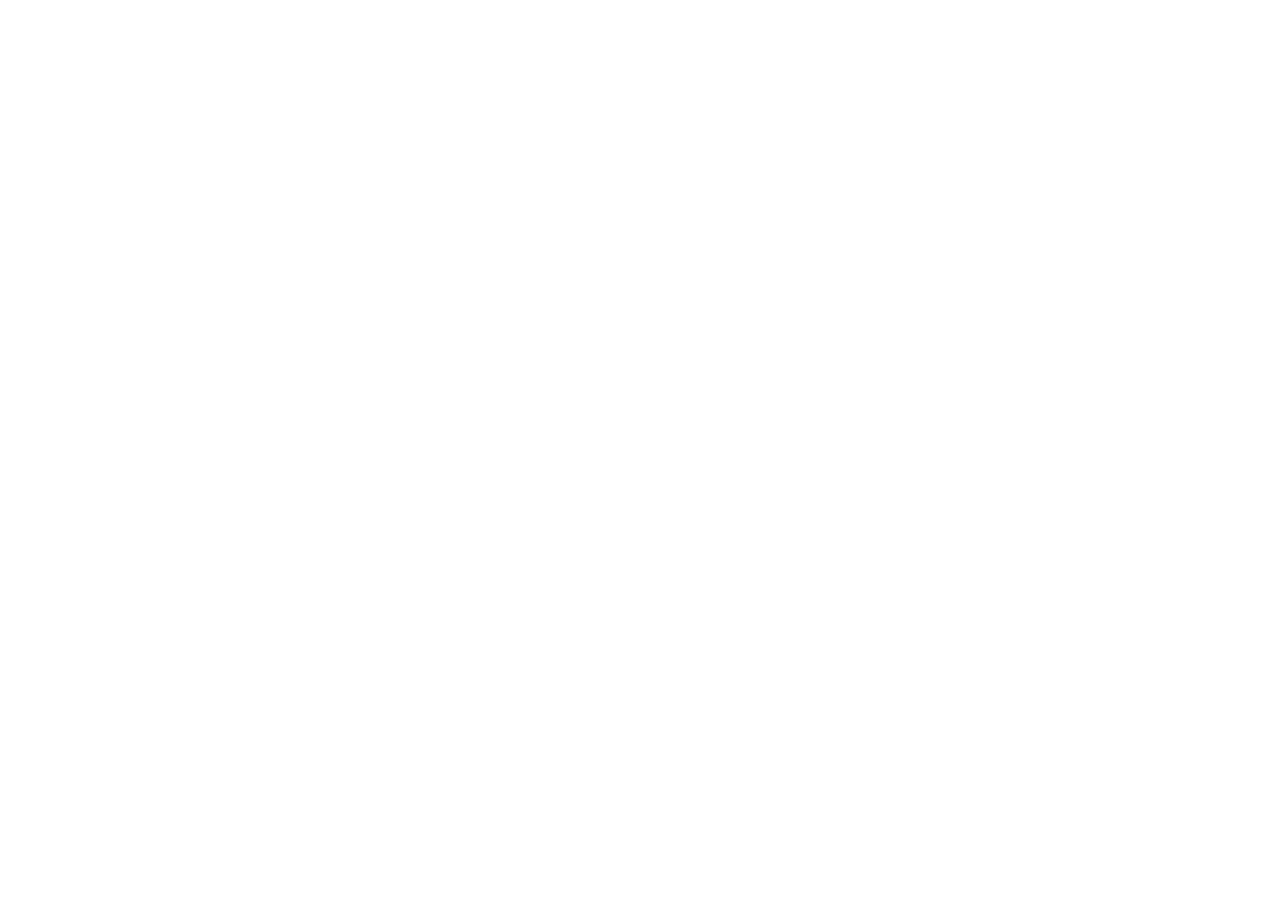
==== index.html @ 31b6b5f7 "Returning back to start. Wiping slate clean." ====
<!DOCTYPE html>
<html lang="en">
<head>
    <meta charset="UTF-8">
    <title>Ryocery's Home: Lunatica</title>
    <link rel="stylesheet" href="assets/screen.css">
</head>
<body>
<script src="https://cdnjs.cloudflare.com/ajax/libs/gsap/3.12.2/gsap.min.js"></script>

</body>
</html>
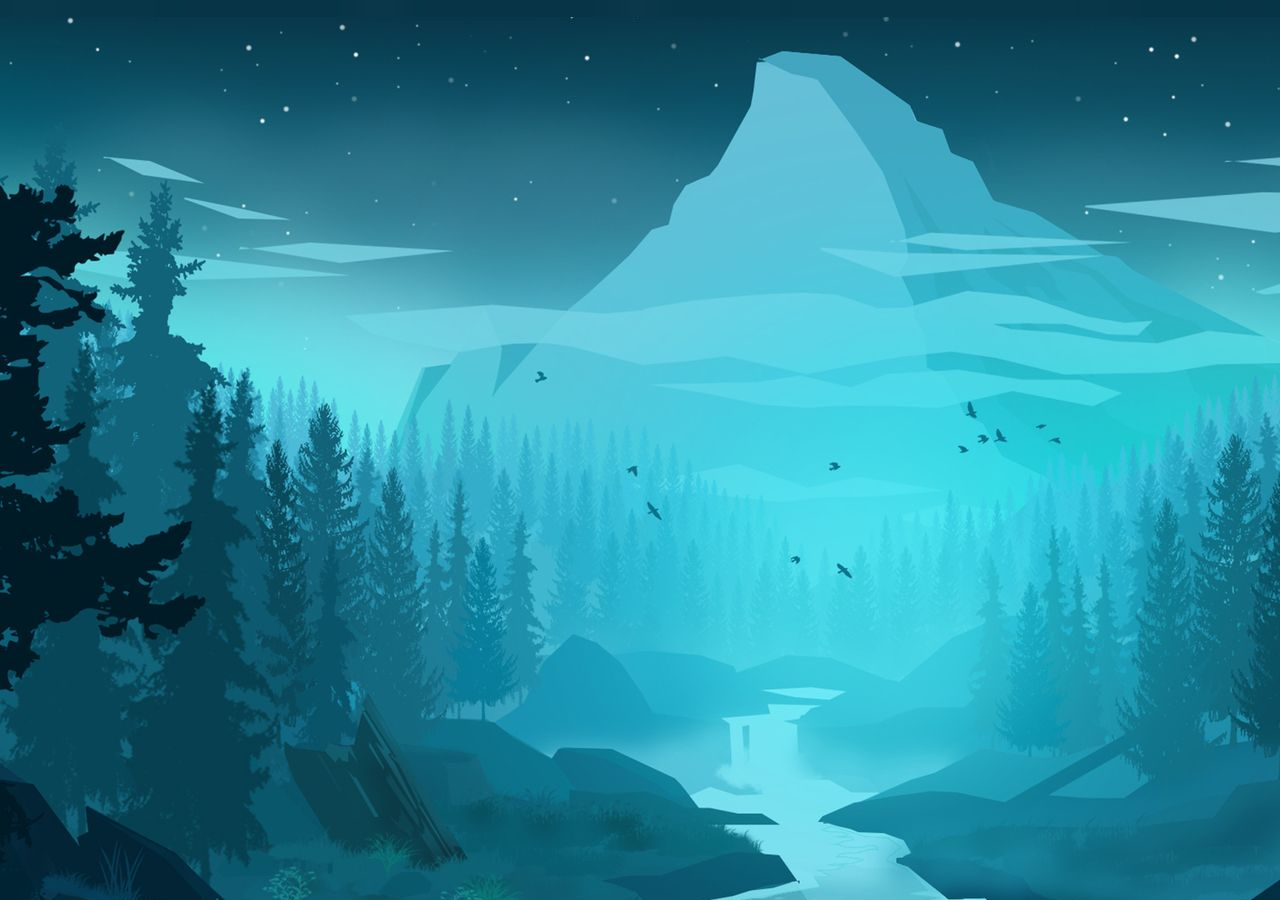
==== commit 30acdf70: "Getting a closer grasp to a proper proof of concept that I can actually base my website to." ====
--- a/index.html
+++ b/index.html
@@ -3,10 +3,28 @@
 <head>
     <meta charset="UTF-8">
     <title>Ryocery's Home: Lunatica</title>
-    <link rel="stylesheet" href="assets/screen.css">
+    <link rel="stylesheet" href="assets/style/screen.css">
+    <link rel="preconnect" href="https://fonts.googleapis.com">
+    <link rel="preconnect" href="https://fonts.gstatic.com" crossorigin>
 </head>
 <body>
+<nav>
+    <p class="owner">Ryocery's Project</p>
+    <a href="#">Home</a>
+    <a href="#">Dependencies</a>
+    <a href="#">Scripts</a>
+    <a href="#">Contact</a>
+</nav>
+<div class="loginbox">
+    <p>Let's make sure that you're supposed to be here</p>
+    <p>Login</p>
+    <label for="email"></label>
+    <input class="emailbox" type="text" id="email" name="email" required placeholder="Howest Email"><br>
+    <label for="passwd"></label>
+    <input class="passwdbox" type="text" id="passwd" required name="passwd" placeholder="Password"><br>
+    <button type="button" class="btn btn-secondary btn-lg mt-4 me-2 ripple-surface">Login</button>
+</div>
 <script src="https://cdnjs.cloudflare.com/ajax/libs/gsap/3.12.2/gsap.min.js"></script>
-
+<script src="assets/scripts/main.js"></script>
 </body>
 </html>--- a/assets/style/screen.css
+++ b/assets/style/screen.css
@@ -0,0 +1,121 @@
+@import url('https://fonts.googleapis.com/css2?family=Montserrat:wght@300;400;500;600;700&display=swap');
+@import url("https://fonts.googleapis.com/css2?family=Kanit:wght@500&display=swap");
+body {
+    margin: 0;
+    overflow: hidden;
+    background-color: #F3F3F3;
+    background-image: url("../media/8455bc57cafc1049fc8eb6d40a240b0a.jpg");
+}
+
+nav {
+    display: flex;
+    overflow: hidden;
+    margin: auto;
+    background-color: transparent;
+    border-bottom: 0.3rem solid transparent;
+    backdrop-filter: blur(20px);
+    font-family: 'Kanit', sans-serif;
+}
+
+nav a {
+    margin-top: auto;
+    margin-bottom: auto;
+    display: inline-block;
+    text-decoration: none;
+    color: white;
+    padding: 0.97rem;
+    transition: .4s ease;
+}
+
+nav a:hover {
+    background-color: white;
+    color: black;
+}
+
+nav p {
+    display: block;
+    color: white;
+    padding: 1rem 3rem;
+    margin: 0;
+    font-weight: bold;
+    user-select: none;
+}
+
+.loginbox {
+    position: fixed;
+    width: 25%;
+    left: 50%;
+    transform: translate(-50%);
+    margin-top: 12rem;
+    border: solid 0.1rem transparent;
+    background-color: transparent;
+    backdrop-filter: blur(20px);
+    border-radius: 1rem;
+    display: block;
+    padding: 3rem;
+    font-family: "Montserrat";
+    text-align: center;
+    box-shadow: 0 0 10px;
+    user-select: none;
+}
+
+.loginbox p {
+    font-weight: bold;
+    font-size: 0.8rem;
+    line-height: 30%;
+}
+
+.loginbox p + p {
+    font-size: 2rem;
+    margin-bottom: 4rem;
+}
+
+.loginbox input {
+    font-family: "Montserrat";
+    padding: 0.3rem;
+    padding-left: 1rem;
+    padding-right: 1rem;
+    background-color: white;
+    border: none;
+    outline: 0;
+    width: 85%;
+    line-height: 200%;
+    margin-bottom: 1rem;
+    border-radius: 0.6rem;
+    background-position: 96% 50%;
+    background-size: 20px;
+}
+
+.emailbox {
+    background: #fff url("../media/user.png") no-repeat;
+}
+
+.passwdbox {
+    background: #fff url("../media/padlock.png") no-repeat;
+}
+
+button {
+    cursor: pointer;
+    margin-top: 1rem;
+    font-family: "Montserrat";
+    background-color: #0099ff;
+    border: 0.2rem solid #0066ff;
+    padding: 0.8rem 2rem;
+    border-radius: 1rem;
+    font-weight: 600;
+    text-transform: uppercase;
+    letter-spacing: 0.1rem;
+    color: white;
+    font-size: 16px;
+    transition: .2s;
+}
+
+button:hover {
+    background-color: white;
+    color: #0066ff;
+}
+
+button:active {
+    border: 0.2rem solid white;
+    transition: 0s;
+}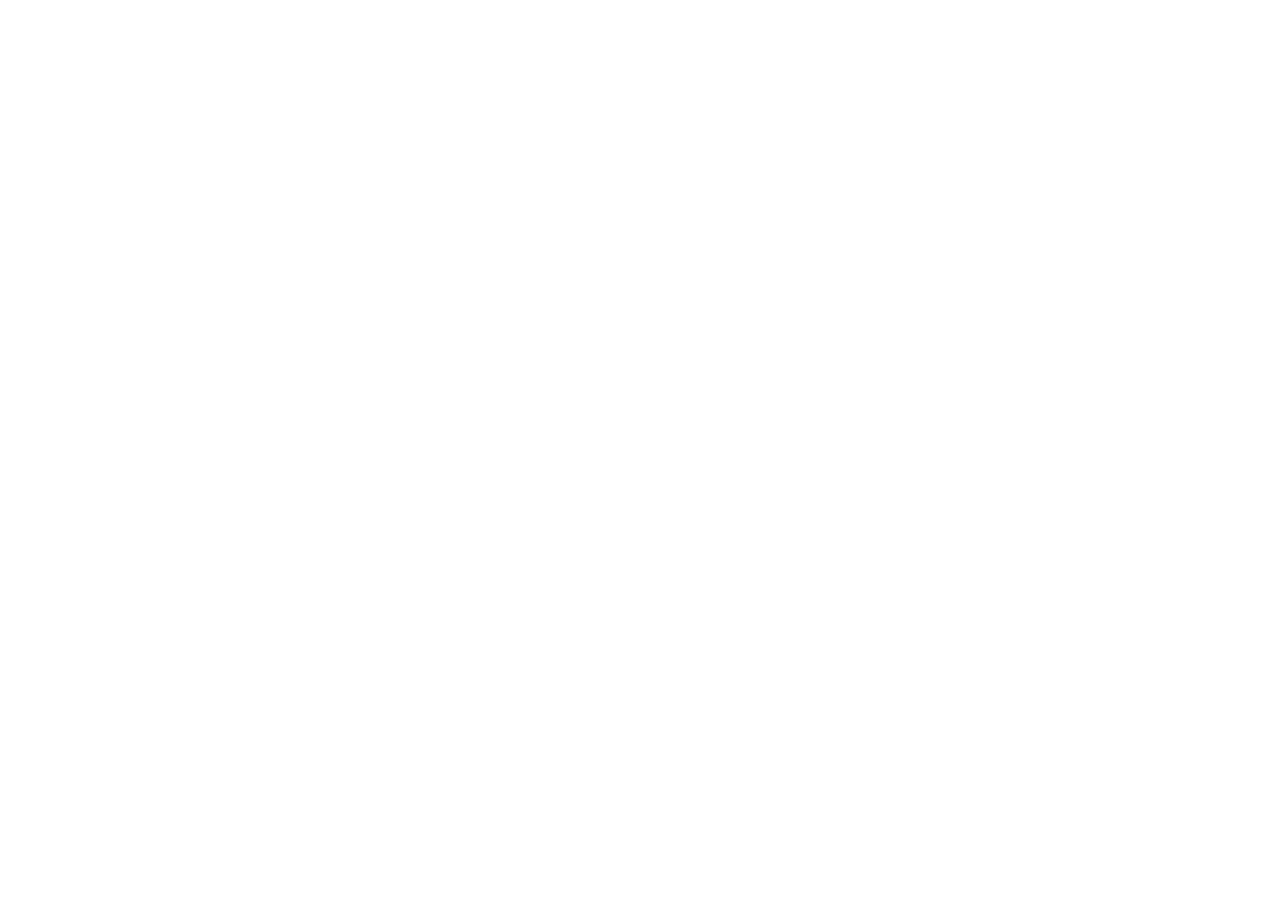
==== commit b3911261: "Added moon to login-screen, added button effects upon pressing enter." ====
--- a/index.html
+++ b/index.html
@@ -8,6 +8,7 @@
     <link rel="preconnect" href="https://fonts.gstatic.com" crossorigin>
 </head>
 <body>
+<video id="backgroundvid" src="assets/media/pexels-rostislav-uzunov-10613972%20(1080p).mp4" autoplay loop muted></video>
 <nav>
     <p class="owner">Ryocery's Project</p>
     <a href="#">Home</a>
@@ -15,14 +16,15 @@
     <a href="#">Scripts</a>
     <a href="#">Contact</a>
 </nav>
+<img alt="moon" id="moon" src="assets/media/moon.png">
 <div class="loginbox">
-    <p>Let's make sure that you're supposed to be here</p>
+    <p id="statuspara">Let's make sure that you're supposed to be here</p>
     <p>Login</p>
     <label for="email"></label>
     <input class="emailbox" type="text" id="email" name="email" required placeholder="Howest Email"><br>
     <label for="passwd"></label>
-    <input class="passwdbox" type="text" id="passwd" required name="passwd" placeholder="Password"><br>
-    <button type="button" class="btn btn-secondary btn-lg mt-4 me-2 ripple-surface">Login</button>
+    <input class="passwdbox" type="password" id="passwd" required name="passwd" placeholder="Password"><br>
+    <button id="button" onclick="buttonEvent()" type="button">Login</button>
 </div>
 <script src="https://cdnjs.cloudflare.com/ajax/libs/gsap/3.12.2/gsap.min.js"></script>
 <script src="assets/scripts/main.js"></script>
--- a/assets/style/screen.css
+++ b/assets/style/screen.css
@@ -1,10 +1,23 @@
 @import url('https://fonts.googleapis.com/css2?family=Montserrat:wght@300;400;500;600;700&display=swap');
 @import url("https://fonts.googleapis.com/css2?family=Kanit:wght@500&display=swap");
+
 body {
     margin: 0;
-    overflow: hidden;
-    background-color: #F3F3F3;
-    background-image: url("../media/8455bc57cafc1049fc8eb6d40a240b0a.jpg");
+    overflow: hidden;;
+}
+
+@media (max-width : 770px) {
+    .loginbox{width: 40%}
+}
+
+video {
+    position: absolute;
+    width: 100%;
+    height: 100%;
+    object-fit: cover;
+    top: 0;
+    left: 0;
+    z-index: -1;
 }
 
 nav {
@@ -12,7 +25,6 @@
     overflow: hidden;
     margin: auto;
     background-color: transparent;
-    border-bottom: 0.3rem solid transparent;
     backdrop-filter: blur(20px);
     font-family: 'Kanit', sans-serif;
 }
@@ -41,21 +53,30 @@
     user-select: none;
 }
 
+#moon {
+    position: fixed;
+    left: 50%;
+    transform: translate(-50%);
+    width: 5%;
+    margin-top: 2rem;
+}
+
 .loginbox {
     position: fixed;
     width: 25%;
     left: 50%;
     transform: translate(-50%);
     margin-top: 12rem;
-    border: solid 0.1rem transparent;
+    border: 2px solid rgba(255,255,255,.2);
+    color: #fff;
     background-color: transparent;
     backdrop-filter: blur(20px);
     border-radius: 1rem;
     display: block;
     padding: 3rem;
-    font-family: "Montserrat";
+    font-family: "Montserrat", serif;
     text-align: center;
-    box-shadow: 0 0 10px;
+    box-shadow: 0 0 10px rgba(0, 0, 0, .3);
     user-select: none;
 }
 
@@ -71,19 +92,24 @@
 }
 
 .loginbox input {
-    font-family: "Montserrat";
-    padding: 0.3rem;
-    padding-left: 1rem;
-    padding-right: 1rem;
-    background-color: white;
-    border: none;
+    font-family: "Montserrat", serif;
+    padding: 0.3rem 1rem;
+    background-color: rgba(0,0, 0, 0.1);
+    border: 2px solid rgba(255,255,255,.3);
+    color: white;
     outline: 0;
     width: 85%;
     line-height: 200%;
     margin-bottom: 1rem;
-    border-radius: 0.6rem;
+    border-radius: 0.8rem;
     background-position: 96% 50%;
     background-size: 20px;
+    transition: .2s;
+}
+
+.loginbox input:focus, .loginbox input:hover{
+    background-color: white;
+    color: black;
 }
 
 .emailbox {
@@ -97,15 +123,16 @@
 button {
     cursor: pointer;
     margin-top: 1rem;
-    font-family: "Montserrat";
-    background-color: #0099ff;
-    border: 0.2rem solid #0066ff;
-    padding: 0.8rem 2rem;
+    font-family: "Montserrat", serif;
+    background-color: #fff;
+    border: none;
+    width: 92%;
+    padding: 0.7rem 2rem;
     border-radius: 1rem;
     font-weight: 600;
     text-transform: uppercase;
     letter-spacing: 0.1rem;
-    color: white;
+    color: black;
     font-size: 16px;
     transition: .2s;
 }
@@ -116,6 +143,7 @@
 }
 
 button:active {
-    border: 0.2rem solid white;
+    background-color: black;
+    color: white;
     transition: 0s;
 }